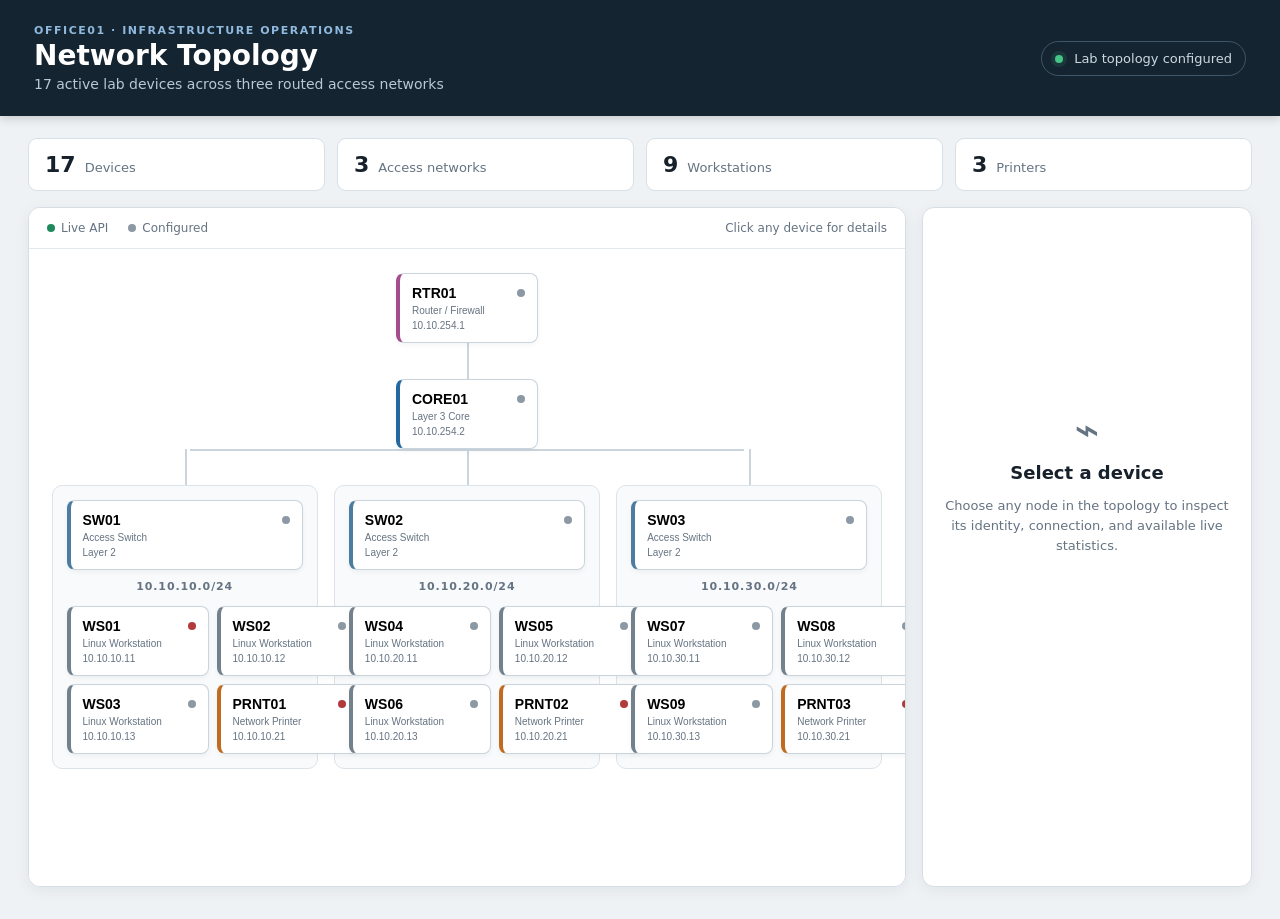
==== frontend/index.html @ 11b7d001 "Complete Phase 3 endpoint simulation" ====
<!doctype html>
<html lang="en">
<head>
  <meta charset="utf-8">
  <meta name="viewport" content="width=device-width, initial-scale=1">
  <title>NetOps Lab · Network Topology</title>
  <link rel="stylesheet" href="styles.css">
</head>
<body>
  <header class="topbar">
    <div>
      <p class="eyebrow">OFFICE01 · INFRASTRUCTURE OPERATIONS</p>
      <h1>Network Topology</h1>
      <p class="subtitle">17 active lab devices across three routed access networks</p>
    </div>
    <div class="header-status"><span></span> Lab topology configured</div>
  </header>

  <main>
    <section class="summary" aria-label="Topology summary">
      <div><strong>17</strong><span>Devices</span></div>
      <div><strong>3</strong><span>Access networks</span></div>
      <div><strong>9</strong><span>Workstations</span></div>
      <div><strong>3</strong><span>Printers</span></div>
    </section>

    <div class="workspace">
      <section class="topology-panel">
        <div class="legend">
          <span><i class="dot live"></i>Live API</span>
          <span><i class="dot configured"></i>Configured</span>
          <span>Click any device for details</span>
        </div>
        <div id="topology" class="topology" aria-label="Office network topology"></div>
      </section>

      <aside id="inspector" class="inspector" aria-live="polite">
        <div class="empty-inspector">
          <div class="empty-icon">⌁</div>
          <h2>Select a device</h2>
          <p>Choose any node in the topology to inspect its identity, connection, and available live statistics.</p>
        </div>
      </aside>
    </div>
  </main>

  <div id="detailView" class="detail-view" aria-hidden="true">
    <button class="close-detail" type="button" onclick="closeDetails()" aria-label="Close details">×</button>
    <div id="detailContent" class="detail-content"></div>
  </div>

  <script src="app.js"></script>
</body>
</html>
---- frontend/styles.css ----
:root {
  --ink: #17212b;
  --muted: #657382;
  --line: #ccd5de;
  --panel: #ffffff;
  --canvas: #eef2f5;
  --blue: #2563a8;
  --green: #1e8a5b;
  --orange: #bf6b20;
  --red: #b33a3a;
}

* { box-sizing: border-box; }

body {
  margin: 0;
  min-width: 1100px;
  background: var(--canvas);
  color: var(--ink);
  font-family: Inter, ui-sans-serif, system-ui, -apple-system, BlinkMacSystemFont, "Segoe UI", sans-serif;
}

.topbar {
  display: flex;
  justify-content: space-between;
  align-items: center;
  padding: 24px 34px;
  background: #152431;
  color: white;
  box-shadow: 0 2px 10px rgba(0, 0, 0, .18);
}

h1 { margin: 2px 0 4px; font-size: 28px; }
.eyebrow { margin: 0; color: #8fb9dd; font-size: 11px; font-weight: 800; letter-spacing: .14em; }
.subtitle { margin: 0; color: #b9c8d4; font-size: 14px; }
.header-status { padding: 9px 13px; border: 1px solid #3f5668; border-radius: 20px; color: #cbd9e3; font-size: 13px; }
.header-status span { display: inline-block; width: 8px; height: 8px; margin-right: 7px; border-radius: 50%; background: #46c486; box-shadow: 0 0 0 4px rgba(70, 196, 134, .12); }

main { padding: 22px 28px 32px; }
.summary { display: grid; grid-template-columns: repeat(4, 1fr); gap: 12px; margin-bottom: 16px; }
.summary div { display: flex; align-items: baseline; gap: 9px; padding: 13px 16px; border: 1px solid #d8e0e7; border-radius: 9px; background: white; }
.summary strong { font-size: 22px; }
.summary span { color: var(--muted); font-size: 13px; }

.workspace { display: grid; grid-template-columns: minmax(750px, 1fr) 330px; gap: 16px; min-height: 680px; }
.topology-panel, .inspector { border: 1px solid #d6dee5; border-radius: 12px; background: var(--panel); box-shadow: 0 4px 15px rgba(22, 39, 52, .06); }
.topology-panel { overflow: auto; }
.legend { display: flex; gap: 20px; padding: 13px 18px; border-bottom: 1px solid #e3e8ed; color: var(--muted); font-size: 12px; }
.legend span:last-child { margin-left: auto; }
.dot { display: inline-block; width: 8px; height: 8px; margin-right: 6px; border-radius: 50%; }
.dot.live { background: var(--green); }
.dot.configured { background: #8c99a4; }

.topology { min-width: 760px; padding: 24px 22px 34px; }
.tier { display: flex; justify-content: center; position: relative; }
.tier + .tier { margin-top: 36px; }
.tier + .tier::before { content: ""; position: absolute; top: -36px; left: 50%; height: 36px; border-left: 2px solid var(--line); }
.access-tier { align-items: flex-start; gap: 16px; }
.access-group { position: relative; width: calc(33.333% - 11px); padding: 14px; border: 1px solid #dce3e9; border-radius: 10px; background: #f8fafb; }
.access-group::before { content: ""; position: absolute; top: -37px; left: 50%; height: 36px; border-left: 2px solid var(--line); }
.access-tier::after { content: ""; position: absolute; top: -36px; left: 16.66%; right: 16.66%; border-top: 2px solid var(--line); }
.access-group h3 { margin: 10px 0 4px; color: var(--muted); font-size: 11px; letter-spacing: .08em; text-align: center; text-transform: uppercase; }
.endpoint-grid { display: grid; grid-template-columns: 1fr 1fr; gap: 8px; margin-top: 13px; }

.device { position: relative; z-index: 1; min-width: 142px; padding: 11px 12px; border: 1px solid #cad4dd; border-left: 4px solid #72808c; border-radius: 8px; background: white; box-shadow: 0 2px 5px rgba(25, 42, 56, .05); cursor: pointer; text-align: left; transition: .15s ease; }
.device:hover, .device.selected { border-color: #4d83b4; transform: translateY(-2px); box-shadow: 0 5px 12px rgba(34, 76, 111, .14); }
.device.router { border-left-color: #a34d8e; }
.device.core { border-left-color: #24689f; }
.device.switch { width: 100%; border-left-color: #4c7c9f; }
.device.workstation { border-left-color: #73818c; }
.device.printer { border-left-color: #bf6b20; }
.device-head { display: flex; justify-content: space-between; align-items: center; gap: 8px; }
.device-name { font-size: 14px; font-weight: 800; }
.device-kind, .device-ip { margin-top: 4px; color: var(--muted); font-size: 10px; }
.device-state { width: 8px; height: 8px; border-radius: 50%; background: #8c99a4; }
.device-state.online, .device-state.ready { background: var(--green); box-shadow: 0 0 0 3px rgba(30, 138, 91, .12); }
.device-state.offline, .device-state.unreachable { background: var(--red); }
.device-state.attention { background: var(--orange); }

.inspector { padding: 22px; }
.empty-inspector { margin-top: 175px; color: var(--muted); text-align: center; }
.empty-icon { font-size: 42px; }
.empty-inspector h2 { margin: 8px 0; color: var(--ink); font-size: 18px; }
.empty-inspector p { font-size: 13px; line-height: 1.55; }
.inspect-header { display: flex; justify-content: space-between; padding-bottom: 17px; border-bottom: 1px solid #e2e7eb; }
.inspect-header h2 { margin: 0 0 4px; }
.type-label { color: var(--muted); font-size: 12px; }
.status-pill { align-self: flex-start; padding: 5px 8px; border-radius: 12px; background: #e7f5ed; color: #176b46; font-size: 10px; font-weight: 800; text-transform: uppercase; }
.status-pill.configured { background: #edf0f2; color: #596873; }
.status-pill.offline, .status-pill.unreachable { background: #fbe8e8; color: #a22c2c; }
.status-pill.attention { background: #fff0dc; color: #99520e; }
.facts { margin: 10px 0 20px; }
.fact { display: flex; justify-content: space-between; gap: 15px; padding: 11px 0; border-bottom: 1px solid #edf0f2; font-size: 12px; }
.fact span { color: var(--muted); }
.fact strong { text-align: right; }
.live-note { padding: 11px; border-radius: 7px; background: #f2f6f9; color: var(--muted); font-size: 11px; line-height: 1.45; }
.buttons { display: grid; gap: 8px; margin-top: 18px; }
.button { display: block; padding: 10px 12px; border: 0; border-radius: 7px; background: var(--blue); color: white; cursor: pointer; font: inherit; font-size: 12px; font-weight: 700; text-align: center; text-decoration: none; }
.button.secondary { background: #e7edf2; color: #29465d; }

.detail-view { display: none; position: fixed; z-index: 20; inset: 0; padding: 50px; background: #edf1f4; overflow: auto; }
.detail-view.open { display: block; }
.close-detail { position: fixed; top: 20px; right: 28px; border: 0; background: transparent; color: var(--ink); cursor: pointer; font-size: 38px; }
.detail-content { max-width: 1050px; margin: 30px auto; padding: 36px; border-radius: 14px; background: white; box-shadow: 0 10px 35px rgba(0, 0, 0, .12); }
.detail-title { display: flex; justify-content: space-between; align-items: start; padding-bottom: 24px; border-bottom: 1px solid #dfe5ea; }
.detail-title h2 { margin: 0; font-size: 32px; }
.detail-grid { display: grid; grid-template-columns: repeat(3, 1fr); gap: 14px; margin-top: 24px; }
.detail-stat { min-height: 105px; padding: 18px; border: 1px solid #dce3e9; border-radius: 9px; background: #f8fafb; }
.detail-stat span { color: var(--muted); font-size: 11px; text-transform: uppercase; }
.detail-stat strong { display: block; margin-top: 12px; font-size: 17px; overflow-wrap: anywhere; }
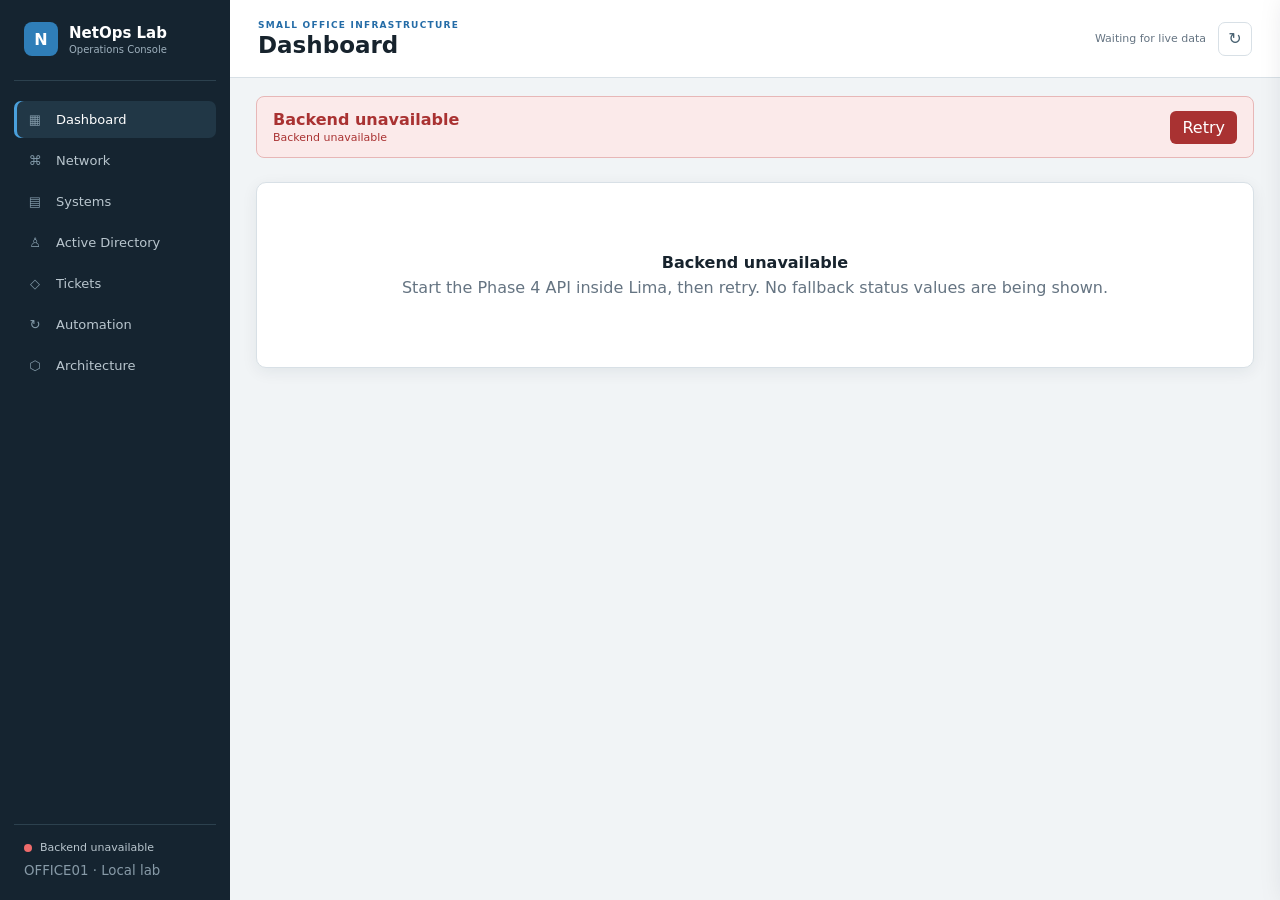
==== commit afdbec36: "Build interactive NetOps operations console" ====
--- a/frontend/index.html
+++ b/frontend/index.html
@@ -3,52 +3,61 @@
 <head>
   <meta charset="utf-8">
   <meta name="viewport" content="width=device-width, initial-scale=1">
-  <title>NetOps Lab · Network Topology</title>
-  <link rel="stylesheet" href="styles.css">
+  <meta name="description" content="Interactive operations console for the NetOps Lab small-office infrastructure.">
+  <title>NetOps Lab · Operations Console</title>
+  <link rel="stylesheet" href="styles.css?v=phase6-2">
 </head>
 <body>
-  <header class="topbar">
-    <div>
-      <p class="eyebrow">OFFICE01 · INFRASTRUCTURE OPERATIONS</p>
-      <h1>Network Topology</h1>
-      <p class="subtitle">17 active lab devices across three routed access networks</p>
+  <div class="app-shell">
+    <aside class="sidebar">
+      <div class="brand">
+        <span class="brand-mark" aria-hidden="true">N</span>
+        <div><strong>NetOps Lab</strong><small>Operations Console</small></div>
+      </div>
+      <nav aria-label="Primary navigation">
+        <button class="nav-item active" data-page="dashboard"><span aria-hidden="true">▦</span>Dashboard</button>
+        <button class="nav-item" data-page="network"><span aria-hidden="true">⌘</span>Network</button>
+        <button class="nav-item" data-page="systems"><span aria-hidden="true">▤</span>Systems</button>
+        <button class="nav-item" data-page="active-directory"><span aria-hidden="true">♙</span>Active Directory</button>
+        <button class="nav-item" data-page="tickets"><span aria-hidden="true">◇</span>Tickets</button>
+        <button class="nav-item" data-page="automation"><span aria-hidden="true">↻</span>Automation</button>
+        <button class="nav-item" data-page="architecture"><span aria-hidden="true">⬡</span>Architecture</button>
+      </nav>
+      <div class="sidebar-footer">
+        <div id="backendIndicator" class="backend-indicator checking"><i></i><span>Checking backend</span></div>
+        <small>OFFICE01 · Local lab</small>
+      </div>
+    </aside>
+
+    <div class="main-column">
+      <header class="topbar">
+        <button id="menuButton" class="menu-button" type="button" aria-label="Toggle navigation">☰</button>
+        <div><p class="eyebrow">SMALL OFFICE INFRASTRUCTURE</p><h1 id="pageTitle">Dashboard</h1></div>
+        <div class="topbar-actions">
+          <span id="lastUpdated" class="last-updated">Waiting for live data</span>
+          <button id="refreshButton" class="icon-button" type="button" aria-label="Refresh data">↻</button>
+        </div>
+      </header>
+
+      <div id="backendBanner" class="backend-banner" role="alert" hidden>
+        <div><strong>Backend unavailable</strong><span id="backendMessage">Live lab data could not be loaded.</span></div>
+        <button id="retryButton" type="button">Retry</button>
+      </div>
+
+      <main id="pageContent" tabindex="-1"></main>
     </div>
-    <div class="header-status"><span></span> Lab topology configured</div>
-  </header>
-
-  <main>
-    <section class="summary" aria-label="Topology summary">
-      <div><strong>17</strong><span>Devices</span></div>
-      <div><strong>3</strong><span>Access networks</span></div>
-      <div><strong>9</strong><span>Workstations</span></div>
-      <div><strong>3</strong><span>Printers</span></div>
-    </section>
-
-    <div class="workspace">
-      <section class="topology-panel">
-        <div class="legend">
-          <span><i class="dot live"></i>Live API</span>
-          <span><i class="dot configured"></i>Configured</span>
-          <span>Click any device for details</span>
-        </div>
-        <div id="topology" class="topology" aria-label="Office network topology"></div>
-      </section>
-
-      <aside id="inspector" class="inspector" aria-live="polite">
-        <div class="empty-inspector">
-          <div class="empty-icon">⌁</div>
-          <h2>Select a device</h2>
-          <p>Choose any node in the topology to inspect its identity, connection, and available live statistics.</p>
-        </div>
-      </aside>
-    </div>
-  </main>
-
-  <div id="detailView" class="detail-view" aria-hidden="true">
-    <button class="close-detail" type="button" onclick="closeDetails()" aria-label="Close details">×</button>
-    <div id="detailContent" class="detail-content"></div>
   </div>
 
-  <script src="app.js"></script>
+  <div id="drawerBackdrop" class="drawer-backdrop" hidden></div>
+  <aside id="deviceDrawer" class="device-drawer" aria-hidden="true" aria-label="Device details">
+    <div class="drawer-toolbar">
+      <span>Device details</span>
+      <button id="closeDrawer" type="button" aria-label="Close device details">×</button>
+    </div>
+    <div id="drawerContent"></div>
+  </aside>
+
+  <div id="toastRegion" class="toast-region" aria-live="polite"></div>
+  <script type="module" src="app.js?v=phase6-2"></script>
 </body>
 </html>
--- a/frontend/styles.css
+++ b/frontend/styles.css
@@ -1,110 +1,217 @@
 :root {
-  --ink: #17212b;
-  --muted: #657382;
-  --line: #ccd5de;
-  --panel: #ffffff;
-  --canvas: #eef2f5;
-  --blue: #2563a8;
-  --green: #1e8a5b;
-  --orange: #bf6b20;
-  --red: #b33a3a;
+  --nav: #152430;
+  --nav-soft: #213746;
+  --ink: #17232d;
+  --muted: #657482;
+  --line: #d8e0e6;
+  --canvas: #f1f4f6;
+  --panel: #fff;
+  --blue: #246ca7;
+  --blue-soft: #e9f2f9;
+  --green: #19744d;
+  --green-soft: #e8f5ed;
+  --amber: #a65c13;
+  --amber-soft: #fff1dd;
+  --red: #a93232;
+  --red-soft: #fbeaea;
+  --shadow: 0 4px 16px rgba(19, 38, 52, .07);
 }
 
 * { box-sizing: border-box; }
-
-body {
-  margin: 0;
-  min-width: 1100px;
-  background: var(--canvas);
-  color: var(--ink);
-  font-family: Inter, ui-sans-serif, system-ui, -apple-system, BlinkMacSystemFont, "Segoe UI", sans-serif;
+body { margin: 0; background: var(--canvas); color: var(--ink); font-family: Inter, ui-sans-serif, system-ui, -apple-system, BlinkMacSystemFont, "Segoe UI", sans-serif; }
+button, input, select { font: inherit; }
+button { cursor: pointer; }
+.app-shell { display: grid; grid-template-columns: 230px 1fr; min-height: 100vh; }
+.sidebar { position: sticky; top: 0; display: flex; flex-direction: column; height: 100vh; padding: 22px 14px; background: var(--nav); color: #fff; }
+.brand { display: flex; align-items: center; gap: 11px; padding: 0 10px 24px; border-bottom: 1px solid #2c414e; }
+.brand-mark { display: grid; width: 34px; height: 34px; place-items: center; border-radius: 8px; background: #2f7eb8; font-weight: 900; }
+.brand strong, .brand small { display: block; }
+.brand strong { font-size: 15px; }
+.brand small { margin-top: 2px; color: #9eb0bd; font-size: 10px; }
+nav { display: grid; gap: 4px; padding-top: 20px; }
+.nav-item { display: flex; align-items: center; gap: 12px; padding: 11px 12px; border: 0; border-radius: 7px; background: transparent; color: #b9c6ce; text-align: left; font-size: 13px; }
+.nav-item span { width: 18px; color: #8299a8; text-align: center; }
+.nav-item:hover, .nav-item.active { background: var(--nav-soft); color: #fff; }
+.nav-item.active { box-shadow: inset 3px 0 #4aa0dc; }
+.sidebar-footer { display: grid; gap: 9px; margin-top: auto; padding: 16px 10px 0; border-top: 1px solid #2c414e; color: #879aa7; }
+.backend-indicator { display: flex; align-items: center; gap: 8px; color: #b9c6ce; font-size: 11px; }
+.backend-indicator i { width: 8px; height: 8px; border-radius: 50%; background: #8a9aa4; }
+.backend-indicator.online i { background: #4dc88a; box-shadow: 0 0 0 3px rgba(77, 200, 138, .14); }
+.backend-indicator.offline i { background: #ee6b6b; }
+.main-column { min-width: 0; }
+.topbar { display: flex; align-items: center; gap: 14px; height: 78px; padding: 0 28px; border-bottom: 1px solid var(--line); background: #fff; }
+.topbar h1 { margin: 2px 0 0; font-size: 23px; }
+.eyebrow { margin: 0; color: var(--blue); font-size: 9px; font-weight: 800; letter-spacing: .14em; }
+.topbar-actions { display: flex; align-items: center; gap: 12px; margin-left: auto; }
+.last-updated { color: var(--muted); font-size: 11px; }
+.icon-button, .menu-button { width: 34px; height: 34px; border: 1px solid var(--line); border-radius: 7px; background: #fff; color: #486171; }
+.menu-button { display: none; }
+.backend-banner { display: flex; justify-content: space-between; align-items: center; gap: 18px; margin: 18px 26px 0; padding: 13px 16px; border: 1px solid #e7b7b7; border-radius: 8px; background: var(--red-soft); color: var(--red); }
+.backend-banner[hidden] { display: none; }
+.backend-banner strong, .backend-banner span { display: block; }
+.backend-banner span { margin-top: 2px; font-size: 11px; }
+.backend-banner button { padding: 7px 12px; border: 0; border-radius: 6px; background: var(--red); color: #fff; }
+#pageContent { padding: 24px 26px 40px; outline: none; }
+.page-intro { display: flex; justify-content: space-between; align-items: end; gap: 20px; margin-bottom: 18px; }
+.page-intro h2 { margin: 0 0 4px; font-size: 19px; }
+.page-intro p { margin: 0; color: var(--muted); font-size: 12px; }
+.panel { border: 1px solid var(--line); border-radius: 10px; background: var(--panel); box-shadow: var(--shadow); }
+.panel-header { display: flex; justify-content: space-between; align-items: center; padding: 15px 17px; border-bottom: 1px solid #e7ecef; }
+.panel-header h3 { margin: 0; font-size: 14px; }
+.panel-header p { margin: 3px 0 0; color: var(--muted); font-size: 10px; }
+.metric-grid { display: grid; grid-template-columns: repeat(6, minmax(0, 1fr)); gap: 11px; margin-bottom: 17px; }
+.metric { padding: 16px; border: 1px solid var(--line); border-radius: 9px; background: #fff; box-shadow: var(--shadow); }
+.metric-label { color: var(--muted); font-size: 10px; font-weight: 700; text-transform: uppercase; }
+.metric-value { margin-top: 8px; font-size: 25px; font-weight: 750; }
+.metric-note { margin-top: 4px; color: var(--muted); font-size: 10px; }
+.metric.good .metric-value { color: var(--green); }
+.metric.bad .metric-value { color: var(--red); }
+.metric.warn .metric-value { color: var(--amber); }
+.metric.interactive { cursor: pointer; color: inherit; font: inherit; text-align: left; }
+.metric.interactive:hover { border-color: var(--amber); box-shadow: 0 5px 14px rgba(151, 91, 19, .15); }
+.dashboard-grid { display: grid; grid-template-columns: 1.2fr .8fr; gap: 16px; }
+.health-list, .event-list { padding: 5px 17px 12px; }
+.health-row, .event-row { display: grid; grid-template-columns: 1fr auto; gap: 12px; padding: 12px 0; border-bottom: 1px solid #edf0f2; font-size: 12px; }
+.health-row:last-child, .event-row:last-child { border: 0; }
+.event-row { grid-template-columns: 9px 1fr auto; }
+.event-row i { width: 8px; height: 8px; margin-top: 5px; border-radius: 50%; background: var(--blue); }
+.event-row i.error { background: var(--red); }
+.event-row i.success { background: var(--green); }
+.event-row strong { display: block; }
+.event-row small, .health-row span { color: var(--muted); }
+.status-badge { display: inline-flex; align-items: center; gap: 6px; width: max-content; padding: 4px 7px; border-radius: 12px; background: #edf1f3; color: #53636f; font-size: 9px; font-weight: 800; text-transform: uppercase; }
+.status-badge::before { content: ""; width: 6px; height: 6px; border-radius: 50%; background: currentColor; }
+.status-badge.online, .status-badge.ready, .status-badge.available, .status-badge.healthy { background: var(--green-soft); color: var(--green); }
+.status-badge.offline, .status-badge.unavailable, .status-badge.unreachable { background: var(--red-soft); color: var(--red); }
+.status-badge.attention, .status-badge.warning, .status-badge.notice, .status-badge.low, .status-badge.very-low, .status-badge.impacted { background: var(--amber-soft); color: var(--amber); }
+.loading-state, .empty-state { padding: 70px 20px; color: var(--muted); text-align: center; }
+.loading-state strong, .empty-state strong { display: block; margin-bottom: 6px; color: var(--ink); }
+
+.network-layout { display: grid; grid-template-columns: minmax(680px, 1fr) 285px; gap: 16px; }
+.topology-panel { overflow: auto; }
+.topology-legend { display: flex; gap: 15px; padding: 11px 17px; border-bottom: 1px solid #e7ecef; color: var(--muted); font-size: 10px; }
+.topology { min-width: 670px; padding: 21px 18px 30px; }
+.topology-tier { display: flex; justify-content: center; position: relative; }
+.topology-tier + .topology-tier { margin-top: 31px; }
+.topology-tier + .topology-tier::before { content: ""; position: absolute; top: -31px; left: 50%; height: 31px; border-left: 2px solid #cbd6dd; }
+.access-tier { align-items: flex-start; gap: 12px; }
+.access-tier::after { content: ""; position: absolute; top: -31px; left: 16.67%; right: 16.67%; border-top: 2px solid #cbd6dd; }
+.access-group { position: relative; width: calc(33.333% - 8px); padding: 11px; border: 1px solid #dbe3e8; border-radius: 9px; background: #f8fafb; }
+.access-group::before { content: ""; position: absolute; top: -32px; left: 50%; height: 31px; border-left: 2px solid #cbd6dd; }
+.network-label { margin: 8px 0; color: var(--muted); font-size: 9px; font-weight: 750; letter-spacing: .07em; text-align: center; text-transform: uppercase; }
+.endpoint-grid { display: grid; grid-template-columns: 1fr 1fr; gap: 7px; }
+.device-card { position: relative; z-index: 1; min-width: 125px; padding: 9px 10px; border: 1px solid #cad5dc; border-left: 4px solid #7a8994; border-radius: 7px; background: #fff; color: var(--ink); box-shadow: 0 2px 5px rgba(26, 48, 63, .05); text-align: left; }
+.device-card:hover, .device-card.selected { border-color: #4383b4; box-shadow: 0 4px 10px rgba(32, 78, 113, .13); }
+.device-card.router { border-left-color: #965085; }
+.device-card.core { border-left-color: #216b9e; }
+.device-card.switch { width: 100%; border-left-color: #447897; }
+.device-card.printer { border-left-color: var(--amber); }
+.device-card-head { display: flex; justify-content: space-between; align-items: center; }
+.device-card strong { font-size: 12px; }
+.device-card small { display: block; margin-top: 3px; color: var(--muted); font-size: 8px; }
+.state-dot { display: inline-flex; align-items: center; gap: 4px; color: var(--muted); font-size: 7px; font-style: normal; text-transform: uppercase; }
+.state-dot::before { content: ""; width: 6px; height: 6px; border-radius: 50%; background: currentColor; }
+.state-dot.online, .state-dot.ready { color: var(--green); }
+.state-dot.offline, .state-dot.unavailable { color: var(--red); }
+.state-dot.attention { color: var(--amber); }
+.state-dot.impacted { color: var(--amber); }
+.diagnostic-panel { padding: 16px; }
+.diagnostic-panel h3 { margin: 0 0 4px; font-size: 14px; }
+.diagnostic-panel > p { margin: 0 0 15px; color: var(--muted); font-size: 10px; line-height: 1.5; }
+.field { display: grid; gap: 5px; margin-bottom: 10px; }
+.field label { color: #53636f; font-size: 10px; font-weight: 700; }
+.field select, .field input { width: 100%; padding: 8px 9px; border: 1px solid #cfd8de; border-radius: 6px; background: #fff; color: var(--ink); font-size: 11px; }
+.action-button { padding: 8px 11px; border: 0; border-radius: 6px; background: var(--blue); color: #fff; font-size: 10px; font-weight: 750; }
+.action-button.secondary { background: #e8eef2; color: #294a60; }
+.action-button.danger { background: var(--red); }
+.action-button.warning { background: var(--amber); }
+.action-button:disabled { cursor: not-allowed; opacity: .5; }
+.diagnostic-result { margin-top: 12px; padding: 10px; border-radius: 6px; background: #f1f5f7; font-size: 10px; line-height: 1.45; }
+.diagnostic-result.success { background: var(--green-soft); color: var(--green); }
+.diagnostic-result.error { background: var(--red-soft); color: var(--red); }
+
+.system-section + .system-section { margin-top: 18px; }
+.table-wrap { overflow: auto; }
+table { width: 100%; border-collapse: collapse; font-size: 11px; }
+th, td { padding: 11px 14px; border-bottom: 1px solid #e8edef; text-align: left; white-space: nowrap; }
+th { color: var(--muted); background: #f8fafb; font-size: 9px; letter-spacing: .05em; text-transform: uppercase; }
+tbody tr { cursor: pointer; }
+tbody tr:hover { background: #f5f9fc; }
+.resource { display: flex; align-items: center; gap: 7px; }
+.resource-track { width: 65px; height: 5px; border-radius: 4px; background: #e4e9ec; overflow: hidden; }
+.resource-fill { height: 100%; border-radius: inherit; background: var(--green); }
+.resource-fill.warning { background: var(--amber); }
+.resource-fill.empty { background: var(--red); }
+
+.planned-page { display: grid; min-height: 560px; place-items: center; }
+.planned-card { max-width: 530px; padding: 42px; border: 1px solid var(--line); border-radius: 12px; background: #fff; box-shadow: var(--shadow); text-align: center; }
+.planned-icon { display: grid; width: 54px; height: 54px; margin: 0 auto 16px; place-items: center; border-radius: 12px; background: var(--blue-soft); color: var(--blue); font-size: 24px; }
+.planned-card h2 { margin: 0 0 8px; }
+.planned-card p { color: var(--muted); font-size: 12px; line-height: 1.65; }
+.planned-label { display: inline-block; margin-top: 12px; padding: 6px 10px; border-radius: 14px; background: #edf1f3; color: #5a6974; font-size: 9px; font-weight: 800; letter-spacing: .07em; text-transform: uppercase; }
+
+.architecture-flow { display: grid; grid-template-columns: repeat(5, 1fr); gap: 22px; align-items: stretch; padding: 24px; }
+.architecture-node { position: relative; padding: 18px 13px; border: 1px solid #d3dde3; border-radius: 8px; background: #f9fbfc; text-align: center; }
+.architecture-node:not(:last-child)::after { content: "→"; position: absolute; top: 42%; right: -18px; color: #8b9aa5; }
+.architecture-node strong { display: block; font-size: 12px; }
+.architecture-node span { display: block; margin-top: 6px; color: var(--muted); font-size: 9px; line-height: 1.4; }
+.principles { display: grid; grid-template-columns: repeat(3, 1fr); gap: 12px; padding: 17px; }
+.principle { padding: 14px; border: 1px solid #e0e6ea; border-radius: 7px; }
+.principle strong { display: block; font-size: 11px; }
+.principle span { display: block; margin-top: 5px; color: var(--muted); font-size: 9px; line-height: 1.45; }
+
+.drawer-backdrop { position: fixed; z-index: 19; inset: 0; background: rgba(14, 27, 36, .25); }
+.device-drawer { position: fixed; z-index: 20; top: 0; right: 0; width: min(440px, 100vw); height: 100vh; padding-bottom: 28px; background: #fff; box-shadow: -10px 0 30px rgba(13, 29, 39, .18); overflow: auto; transform: translateX(105%); transition: transform .18s ease; }
+.device-drawer.open { transform: translateX(0); }
+.drawer-toolbar { position: sticky; z-index: 2; top: 0; display: flex; justify-content: space-between; align-items: center; padding: 13px 20px; border-bottom: 1px solid var(--line); background: #fff; color: var(--muted); font-size: 10px; font-weight: 800; letter-spacing: .07em; text-transform: uppercase; }
+.drawer-toolbar button { border: 0; background: transparent; color: #50616d; font-size: 25px; }
+.drawer-header { padding: 22px 22px 18px; border-bottom: 1px solid #e6ebee; }
+.drawer-header-row { display: flex; justify-content: space-between; gap: 15px; }
+.drawer-header h2 { margin: 0 0 4px; font-size: 24px; }
+.drawer-header p { margin: 0; color: var(--muted); font-size: 11px; }
+.drawer-section { padding: 18px 22px 0; }
+.drawer-section h3 { margin: 0 0 10px; font-size: 12px; }
+.facts { border-top: 1px solid #edf0f2; }
+.fact { display: flex; justify-content: space-between; gap: 16px; padding: 9px 0; border-bottom: 1px solid #edf0f2; font-size: 10px; }
+.fact span { color: var(--muted); }
+.fact strong { text-align: right; overflow-wrap: anywhere; }
+.job-list { max-height: 180px; overflow: auto; }
+.job { display: grid; grid-template-columns: auto 1fr auto; gap: 8px; padding: 9px 0; border-bottom: 1px solid #edf0f2; font-size: 10px; }
+.job span { color: var(--muted); }
+.action-grid { display: grid; grid-template-columns: 1fr 1fr; gap: 7px; }
+.event-box { padding: 10px; border-radius: 6px; background: #f0f5f8; color: #38576c; font-size: 10px; line-height: 1.5; }
+.event-box.warning { margin-top: 10px; background: var(--amber-soft); color: #75420e; }
+.active-fault { display: grid; gap: 4px; padding: 12px; border-left: 4px solid var(--red); border-radius: 6px; background: var(--red-soft); color: var(--red); font-size: 11px; }
+.active-fault.dependency { border-color: var(--amber); background: var(--amber-soft); color: #75420e; }
+.impact-list { display: grid; }
+.impact-row { display: grid; grid-template-columns: 105px 1fr auto; align-items: center; gap: 10px; padding: 12px 0; border: 0; border-bottom: 1px solid #edf0f2; background: transparent; color: var(--ink); text-align: left; }
+.impact-row:last-child { border-bottom: 0; }
+.impact-row small { display: block; margin-top: 3px; color: var(--muted); }
+.impact-row > span:nth-child(2) { color: #75420e; font-size: 10px; }
+.impact-row b { color: var(--blue); font-size: 10px; }
+.action-feedback { margin-top: 10px; font-size: 10px; }
+.technical-details { margin-top: 8px; color: var(--muted); font-size: 9px; }
+.technical-details pre { white-space: pre-wrap; overflow-wrap: anywhere; }
+.toast-region { position: fixed; z-index: 30; right: 18px; bottom: 18px; display: grid; gap: 8px; }
+.toast { max-width: 330px; padding: 11px 14px; border-radius: 7px; background: #193040; color: #fff; box-shadow: var(--shadow); font-size: 11px; }
+.toast.error { background: var(--red); }
+
+@media (max-width: 1050px) {
+  .metric-grid { grid-template-columns: repeat(3, 1fr); }
+  .network-layout, .dashboard-grid { grid-template-columns: 1fr; }
+  .diagnostic-panel { display: grid; grid-template-columns: 1fr 1fr; gap: 10px; }
+  .diagnostic-panel h3, .diagnostic-panel > p, .diagnostic-result { grid-column: 1 / -1; }
 }
 
-.topbar {
-  display: flex;
-  justify-content: space-between;
-  align-items: center;
-  padding: 24px 34px;
-  background: #152431;
-  color: white;
-  box-shadow: 0 2px 10px rgba(0, 0, 0, .18);
+@media (max-width: 760px) {
+  .app-shell { grid-template-columns: 1fr; }
+  .sidebar { position: fixed; z-index: 25; width: 230px; transform: translateX(-105%); transition: transform .18s ease; }
+  .sidebar.open { transform: translateX(0); }
+  .menu-button { display: inline-block; }
+  .topbar { padding: 0 15px; }
+  .last-updated { display: none; }
+  #pageContent { padding: 18px 14px 30px; }
+  .metric-grid { grid-template-columns: repeat(2, 1fr); }
+  .architecture-flow, .principles { grid-template-columns: 1fr; }
+  .architecture-node:not(:last-child)::after { content: "↓"; top: auto; right: 49%; bottom: -20px; }
 }
-
-h1 { margin: 2px 0 4px; font-size: 28px; }
-.eyebrow { margin: 0; color: #8fb9dd; font-size: 11px; font-weight: 800; letter-spacing: .14em; }
-.subtitle { margin: 0; color: #b9c8d4; font-size: 14px; }
-.header-status { padding: 9px 13px; border: 1px solid #3f5668; border-radius: 20px; color: #cbd9e3; font-size: 13px; }
-.header-status span { display: inline-block; width: 8px; height: 8px; margin-right: 7px; border-radius: 50%; background: #46c486; box-shadow: 0 0 0 4px rgba(70, 196, 134, .12); }
-
-main { padding: 22px 28px 32px; }
-.summary { display: grid; grid-template-columns: repeat(4, 1fr); gap: 12px; margin-bottom: 16px; }
-.summary div { display: flex; align-items: baseline; gap: 9px; padding: 13px 16px; border: 1px solid #d8e0e7; border-radius: 9px; background: white; }
-.summary strong { font-size: 22px; }
-.summary span { color: var(--muted); font-size: 13px; }
-
-.workspace { display: grid; grid-template-columns: minmax(750px, 1fr) 330px; gap: 16px; min-height: 680px; }
-.topology-panel, .inspector { border: 1px solid #d6dee5; border-radius: 12px; background: var(--panel); box-shadow: 0 4px 15px rgba(22, 39, 52, .06); }
-.topology-panel { overflow: auto; }
-.legend { display: flex; gap: 20px; padding: 13px 18px; border-bottom: 1px solid #e3e8ed; color: var(--muted); font-size: 12px; }
-.legend span:last-child { margin-left: auto; }
-.dot { display: inline-block; width: 8px; height: 8px; margin-right: 6px; border-radius: 50%; }
-.dot.live { background: var(--green); }
-.dot.configured { background: #8c99a4; }
-
-.topology { min-width: 760px; padding: 24px 22px 34px; }
-.tier { display: flex; justify-content: center; position: relative; }
-.tier + .tier { margin-top: 36px; }
-.tier + .tier::before { content: ""; position: absolute; top: -36px; left: 50%; height: 36px; border-left: 2px solid var(--line); }
-.access-tier { align-items: flex-start; gap: 16px; }
-.access-group { position: relative; width: calc(33.333% - 11px); padding: 14px; border: 1px solid #dce3e9; border-radius: 10px; background: #f8fafb; }
-.access-group::before { content: ""; position: absolute; top: -37px; left: 50%; height: 36px; border-left: 2px solid var(--line); }
-.access-tier::after { content: ""; position: absolute; top: -36px; left: 16.66%; right: 16.66%; border-top: 2px solid var(--line); }
-.access-group h3 { margin: 10px 0 4px; color: var(--muted); font-size: 11px; letter-spacing: .08em; text-align: center; text-transform: uppercase; }
-.endpoint-grid { display: grid; grid-template-columns: 1fr 1fr; gap: 8px; margin-top: 13px; }
-
-.device { position: relative; z-index: 1; min-width: 142px; padding: 11px 12px; border: 1px solid #cad4dd; border-left: 4px solid #72808c; border-radius: 8px; background: white; box-shadow: 0 2px 5px rgba(25, 42, 56, .05); cursor: pointer; text-align: left; transition: .15s ease; }
-.device:hover, .device.selected { border-color: #4d83b4; transform: translateY(-2px); box-shadow: 0 5px 12px rgba(34, 76, 111, .14); }
-.device.router { border-left-color: #a34d8e; }
-.device.core { border-left-color: #24689f; }
-.device.switch { width: 100%; border-left-color: #4c7c9f; }
-.device.workstation { border-left-color: #73818c; }
-.device.printer { border-left-color: #bf6b20; }
-.device-head { display: flex; justify-content: space-between; align-items: center; gap: 8px; }
-.device-name { font-size: 14px; font-weight: 800; }
-.device-kind, .device-ip { margin-top: 4px; color: var(--muted); font-size: 10px; }
-.device-state { width: 8px; height: 8px; border-radius: 50%; background: #8c99a4; }
-.device-state.online, .device-state.ready { background: var(--green); box-shadow: 0 0 0 3px rgba(30, 138, 91, .12); }
-.device-state.offline, .device-state.unreachable { background: var(--red); }
-.device-state.attention { background: var(--orange); }
-
-.inspector { padding: 22px; }
-.empty-inspector { margin-top: 175px; color: var(--muted); text-align: center; }
-.empty-icon { font-size: 42px; }
-.empty-inspector h2 { margin: 8px 0; color: var(--ink); font-size: 18px; }
-.empty-inspector p { font-size: 13px; line-height: 1.55; }
-.inspect-header { display: flex; justify-content: space-between; padding-bottom: 17px; border-bottom: 1px solid #e2e7eb; }
-.inspect-header h2 { margin: 0 0 4px; }
-.type-label { color: var(--muted); font-size: 12px; }
-.status-pill { align-self: flex-start; padding: 5px 8px; border-radius: 12px; background: #e7f5ed; color: #176b46; font-size: 10px; font-weight: 800; text-transform: uppercase; }
-.status-pill.configured { background: #edf0f2; color: #596873; }
-.status-pill.offline, .status-pill.unreachable { background: #fbe8e8; color: #a22c2c; }
-.status-pill.attention { background: #fff0dc; color: #99520e; }
-.facts { margin: 10px 0 20px; }
-.fact { display: flex; justify-content: space-between; gap: 15px; padding: 11px 0; border-bottom: 1px solid #edf0f2; font-size: 12px; }
-.fact span { color: var(--muted); }
-.fact strong { text-align: right; }
-.live-note { padding: 11px; border-radius: 7px; background: #f2f6f9; color: var(--muted); font-size: 11px; line-height: 1.45; }
-.buttons { display: grid; gap: 8px; margin-top: 18px; }
-.button { display: block; padding: 10px 12px; border: 0; border-radius: 7px; background: var(--blue); color: white; cursor: pointer; font: inherit; font-size: 12px; font-weight: 700; text-align: center; text-decoration: none; }
-.button.secondary { background: #e7edf2; color: #29465d; }
-
-.detail-view { display: none; position: fixed; z-index: 20; inset: 0; padding: 50px; background: #edf1f4; overflow: auto; }
-.detail-view.open { display: block; }
-.close-detail { position: fixed; top: 20px; right: 28px; border: 0; background: transparent; color: var(--ink); cursor: pointer; font-size: 38px; }
-.detail-content { max-width: 1050px; margin: 30px auto; padding: 36px; border-radius: 14px; background: white; box-shadow: 0 10px 35px rgba(0, 0, 0, .12); }
-.detail-title { display: flex; justify-content: space-between; align-items: start; padding-bottom: 24px; border-bottom: 1px solid #dfe5ea; }
-.detail-title h2 { margin: 0; font-size: 32px; }
-.detail-grid { display: grid; grid-template-columns: repeat(3, 1fr); gap: 14px; margin-top: 24px; }
-.detail-stat { min-height: 105px; padding: 18px; border: 1px solid #dce3e9; border-radius: 9px; background: #f8fafb; }
-.detail-stat span { color: var(--muted); font-size: 11px; text-transform: uppercase; }
-.detail-stat strong { display: block; margin-top: 12px; font-size: 17px; overflow-wrap: anywhere; }
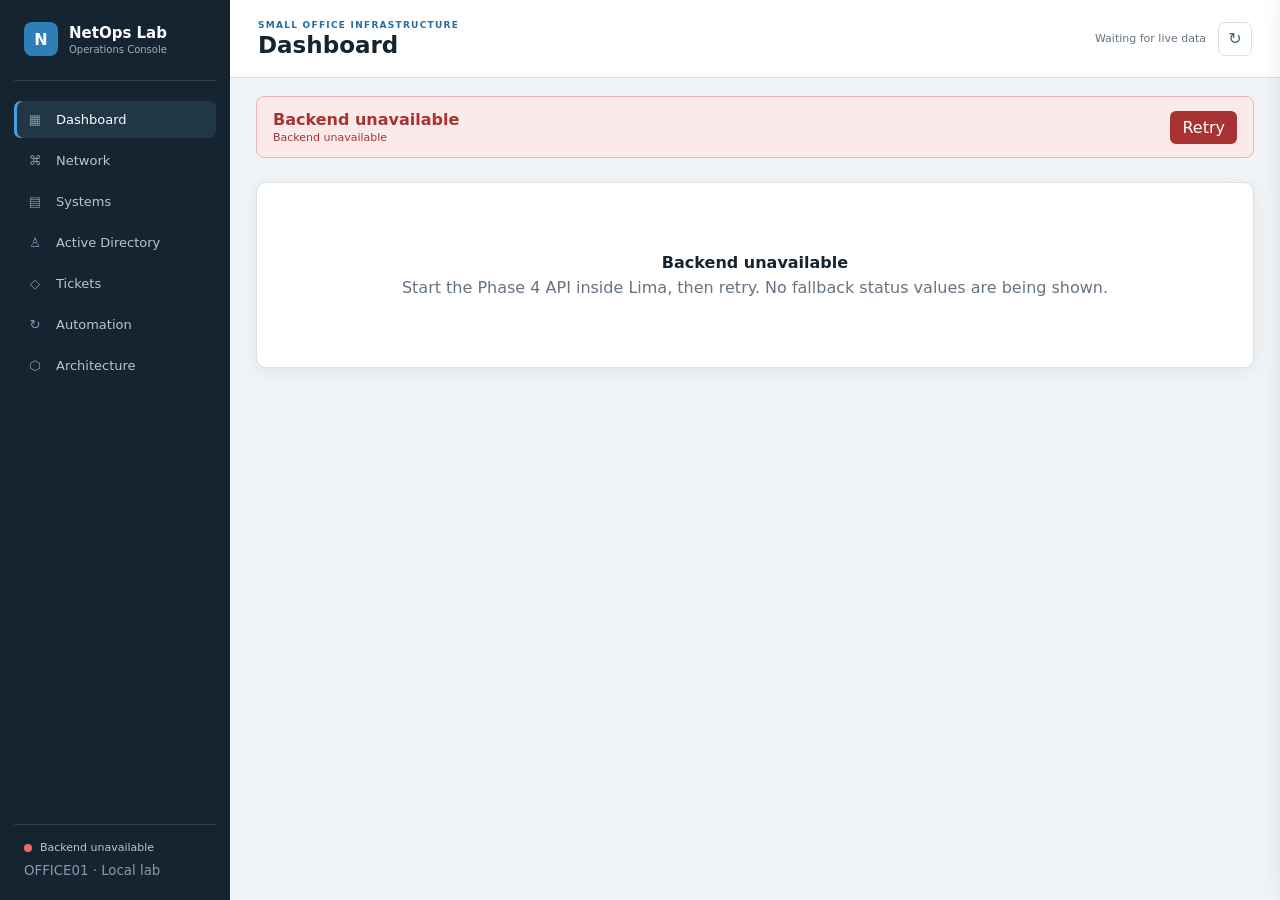
==== commit 49541ad2: "Expand lab with directory and file services" ====
--- a/frontend/index.html
+++ b/frontend/index.html
@@ -5,7 +5,7 @@
   <meta name="viewport" content="width=device-width, initial-scale=1">
   <meta name="description" content="Interactive operations console for the NetOps Lab small-office infrastructure.">
   <title>NetOps Lab · Operations Console</title>
-  <link rel="stylesheet" href="styles.css?v=phase6-2">
+    <link rel="stylesheet" href="styles.css?v=phase9-9">
 </head>
 <body>
   <div class="app-shell">
@@ -58,6 +58,6 @@
   </aside>
 
   <div id="toastRegion" class="toast-region" aria-live="polite"></div>
-  <script type="module" src="app.js?v=phase6-2"></script>
+    <script type="module" src="app.js?v=phase9-9"></script>
 </body>
 </html>
--- a/frontend/styles.css
+++ b/frontend/styles.css
@@ -59,7 +59,7 @@
 .panel-header { display: flex; justify-content: space-between; align-items: center; padding: 15px 17px; border-bottom: 1px solid #e7ecef; }
 .panel-header h3 { margin: 0; font-size: 14px; }
 .panel-header p { margin: 3px 0 0; color: var(--muted); font-size: 10px; }
-.metric-grid { display: grid; grid-template-columns: repeat(6, minmax(0, 1fr)); gap: 11px; margin-bottom: 17px; }
+.metric-grid { display: grid; grid-template-columns: repeat(7, minmax(0, 1fr)); gap: 11px; margin-bottom: 17px; }
 .metric { padding: 16px; border: 1px solid var(--line); border-radius: 9px; background: #fff; box-shadow: var(--shadow); }
 .metric-label { color: var(--muted); font-size: 10px; font-weight: 700; text-transform: uppercase; }
 .metric-value { margin-top: 8px; font-size: 25px; font-weight: 750; }
@@ -69,11 +69,29 @@
 .metric.warn .metric-value { color: var(--amber); }
 .metric.interactive { cursor: pointer; color: inherit; font: inherit; text-align: left; }
 .metric.interactive:hover { border-color: var(--amber); box-shadow: 0 5px 14px rgba(151, 91, 19, .15); }
+.account-health-summary { display: flex; width: 100%; align-items: center; justify-content: space-between; gap: 14px; margin-bottom: 16px; padding: 11px 14px; border: 1px solid var(--line); border-left: 4px solid #93a3ad; border-radius: 8px; background: #fff; box-shadow: 0 3px 10px rgba(19, 38, 52, .04); color: inherit; text-align: left; }
+.account-health-summary:hover, .account-health-summary:focus-visible { border-color: #92a6b3; box-shadow: 0 4px 13px rgba(19, 38, 52, .09); }
+.account-health-summary > div { display: flex; align-items: center; gap: 10px; }
+.account-health-summary strong, .account-health-summary small { display: block; }
+.account-health-summary strong { font-size: 11px; }
+.account-health-summary small { margin-top: 2px; color: var(--muted); font-size: 9px; }
+.account-health-icon { display: grid; width: 22px; height: 22px; flex: 0 0 auto; place-items: center; border-radius: 50%; background: #e5ebee; color: #61727e; font-size: 11px; font-weight: 900; }
+.account-health-summary.healthy { border-left-color: var(--green); }
+.account-health-summary.healthy .account-health-icon { background: var(--green-soft); color: var(--green); }
+.account-health-summary.attention { border-color: #e8c98e; border-left-color: var(--amber); background: #fffaf2; }
+.account-health-summary.attention .account-health-icon { background: #f2ce86; color: #67400e; }
+.account-health-summary.attention .status-badge { background: var(--amber-soft); color: var(--amber); }
+.account-health-summary.unavailable { border-left-color: var(--red); }
+.account-health-summary.unavailable .account-health-icon { background: var(--red-soft); color: var(--red); }
+.account-health-summary.unavailable .status-badge { background: var(--red-soft); color: var(--red); }
 .dashboard-grid { display: grid; grid-template-columns: 1.2fr .8fr; gap: 16px; }
 .health-list, .event-list { padding: 5px 17px 12px; }
 .health-row, .event-row { display: grid; grid-template-columns: 1fr auto; gap: 12px; padding: 12px 0; border-bottom: 1px solid #edf0f2; font-size: 12px; }
 .health-row:last-child, .event-row:last-child { border: 0; }
 .event-row { grid-template-columns: 9px 1fr auto; }
+.event-button { width: 100%; border: 0; background: transparent; color: inherit; text-align: left; }
+.event-button:hover { background: #f7f9fa; }
+.recent-event-list { max-height: 390px; overflow-y: auto; overscroll-behavior: contain; scrollbar-gutter: stable; }
 .event-row i { width: 8px; height: 8px; margin-top: 5px; border-radius: 50%; background: var(--blue); }
 .event-row i.error { background: var(--red); }
 .event-row i.success { background: var(--green); }
@@ -82,13 +100,16 @@
 .status-badge { display: inline-flex; align-items: center; gap: 6px; width: max-content; padding: 4px 7px; border-radius: 12px; background: #edf1f3; color: #53636f; font-size: 9px; font-weight: 800; text-transform: uppercase; }
 .status-badge::before { content: ""; width: 6px; height: 6px; border-radius: 50%; background: currentColor; }
 .status-badge.online, .status-badge.ready, .status-badge.available, .status-badge.healthy { background: var(--green-soft); color: var(--green); }
+.status-badge.enabled { background: var(--green-soft); color: var(--green); }
 .status-badge.offline, .status-badge.unavailable, .status-badge.unreachable { background: var(--red-soft); color: var(--red); }
+.status-badge.disabled, .status-badge.locked, .status-badge.password-expired { background: var(--red-soft); color: var(--red); }
 .status-badge.attention, .status-badge.warning, .status-badge.notice, .status-badge.low, .status-badge.very-low, .status-badge.impacted { background: var(--amber-soft); color: var(--amber); }
 .loading-state, .empty-state { padding: 70px 20px; color: var(--muted); text-align: center; }
 .loading-state strong, .empty-state strong { display: block; margin-bottom: 6px; color: var(--ink); }
+.loading-state.compact { padding: 35px 18px; }
 
 .network-layout { display: grid; grid-template-columns: minmax(680px, 1fr) 285px; gap: 16px; }
-.topology-panel { overflow: auto; }
+.topology-panel { overflow: auto; overscroll-behavior: contain; }
 .topology-legend { display: flex; gap: 15px; padding: 11px 17px; border-bottom: 1px solid #e7ecef; color: var(--muted); font-size: 10px; }
 .topology { min-width: 670px; padding: 21px 18px 30px; }
 .topology-tier { display: flex; justify-content: center; position: relative; }
@@ -99,6 +120,8 @@
 .access-group { position: relative; width: calc(33.333% - 8px); padding: 11px; border: 1px solid #dbe3e8; border-radius: 9px; background: #f8fafb; }
 .access-group::before { content: ""; position: absolute; top: -32px; left: 50%; height: 31px; border-left: 2px solid #cbd6dd; }
 .network-label { margin: 8px 0; color: var(--muted); font-size: 9px; font-weight: 750; letter-spacing: .07em; text-align: center; text-transform: uppercase; }
+.network-label strong, .network-label span { display: block; }
+.network-label span { margin-top: 3px; font-size: 8px; font-weight: 600; letter-spacing: .03em; }
 .endpoint-grid { display: grid; grid-template-columns: 1fr 1fr; gap: 7px; }
 .device-card { position: relative; z-index: 1; min-width: 125px; padding: 9px 10px; border: 1px solid #cad5dc; border-left: 4px solid #7a8994; border-radius: 7px; background: #fff; color: var(--ink); box-shadow: 0 2px 5px rgba(26, 48, 63, .05); text-align: left; }
 .device-card:hover, .device-card.selected { border-color: #4383b4; box-shadow: 0 4px 10px rgba(32, 78, 113, .13); }
@@ -106,6 +129,18 @@
 .device-card.core { border-left-color: #216b9e; }
 .device-card.switch { width: 100%; border-left-color: #447897; }
 .device-card.printer { border-left-color: var(--amber); }
+.device-card.domain_controller { border-left-color: #7456a4; }
+.services-tier { margin-bottom: 10px; }
+.service-grid { display: grid; grid-template-columns: repeat(2, minmax(150px, 1fr)); gap: 8px; }
+.share-list { display: grid; gap: 7px; margin-top: 10px; }
+.share-row { display: flex; align-items: center; justify-content: space-between; gap: 10px; padding: 9px; border: 1px solid var(--line); border-radius: 6px; }
+.share-row span, .share-row small { display: block; }
+.share-row small { margin-top: 3px; color: var(--muted); font-size: 8px; }
+.share-actions { display: grid; justify-items: end; gap: 7px; }
+.access-member-list { display: grid; gap: 7px; max-height: 240px; overflow-y: auto; overscroll-behavior: contain; }
+.access-member { display: grid; grid-template-columns: 1fr auto; align-items: center; gap: 9px; padding: 9px; border: 1px solid var(--line); border-radius: 6px; }
+.access-member small { display: block; margin-top: 2px; color: var(--muted); font-size: 8px; }
+.status-badge.read-only { background: var(--amber-soft); color: var(--amber); }
 .device-card-head { display: flex; justify-content: space-between; align-items: center; }
 .device-card strong { font-size: 12px; }
 .device-card small { display: block; margin-top: 3px; color: var(--muted); font-size: 8px; }
@@ -118,6 +153,16 @@
 .diagnostic-panel { padding: 16px; }
 .diagnostic-panel h3 { margin: 0 0 4px; font-size: 14px; }
 .diagnostic-panel > p { margin: 0 0 15px; color: var(--muted); font-size: 10px; line-height: 1.5; }
+.diagnostic-help { margin: -2px 0 10px; padding: 8px 9px; border-left: 3px solid #8ea7b6; background: #f4f7f9; color: var(--muted); font-size: 9px; line-height: 1.45; }
+.terminal-result { margin-top: 12px; overflow: hidden; border: 1px solid #263842; border-radius: 7px; background: #101a20; box-shadow: inset 0 1px rgba(255, 255, 255, .04); color: #d7e4e9; }
+.terminal-result header { display: flex; align-items: center; gap: 5px; padding: 7px 9px; border-bottom: 1px solid #293941; background: #1b2930; }
+.terminal-result header span { width: 7px; height: 7px; border-radius: 50%; background: #ef6b63; }
+.terminal-result header span:nth-child(2) { background: #e7b84d; }
+.terminal-result header span:nth-child(3) { background: #5fbd78; }
+.terminal-result header strong { margin-left: 4px; color: #9fb1ba; font-size: 8px; font-weight: 600; letter-spacing: .04em; text-transform: uppercase; }
+.terminal-result pre { max-height: 260px; margin: 0; padding: 12px; overflow: auto; overscroll-behavior: contain; color: inherit; font: 9px/1.55 ui-monospace, SFMono-Regular, Menlo, Monaco, Consolas, monospace; white-space: pre-wrap; overflow-wrap: anywhere; }
+.terminal-result.success pre { color: #b9efc8; }
+.terminal-result.error pre { color: #ffc0bb; }
 .field { display: grid; gap: 5px; margin-bottom: 10px; }
 .field label { color: #53636f; font-size: 10px; font-weight: 700; }
 .field select, .field input { width: 100%; padding: 8px 9px; border: 1px solid #cfd8de; border-radius: 6px; background: #fff; color: var(--ink); font-size: 11px; }
@@ -129,9 +174,67 @@
 .diagnostic-result { margin-top: 12px; padding: 10px; border-radius: 6px; background: #f1f5f7; font-size: 10px; line-height: 1.45; }
 .diagnostic-result.success { background: var(--green-soft); color: var(--green); }
 .diagnostic-result.error { background: var(--red-soft); color: var(--red); }
+.diagnostic-result pre { max-height: 170px; overflow: auto; overscroll-behavior: contain; white-space: pre-wrap; overflow-wrap: anywhere; }
 
 .system-section + .system-section { margin-top: 18px; }
-.table-wrap { overflow: auto; }
+.system-table-scroll { overflow-y: auto; overscroll-behavior: contain; scrollbar-gutter: stable; }
+.system-table-scroll.workstation-list { max-height: 251px; }
+.system-table-scroll.laptop-list { max-height: 165px; }
+.system-table-scroll.printer-list { max-height: 122px; }
+.system-table-scroll thead { position: sticky; z-index: 1; top: 0; }
+.directory-table-scroll { max-height: 380px; overflow-y: auto; overscroll-behavior: contain; scrollbar-gutter: stable; }
+.directory-table-scroll thead { position: sticky; z-index: 1; top: 0; }
+.directory-list-scroll { max-height: 380px; overflow-y: auto; overscroll-behavior: contain; scrollbar-gutter: stable; }
+.page-actions { display: flex; justify-content: flex-end; margin: -42px 0 14px; }
+.draft-review { display: grid; gap: 7px; margin-top: 12px; padding: 12px; border: 1px solid #e4c27e; border-radius: 7px; background: var(--amber-soft); font-size: 10px; }
+.draft-review span { color: var(--muted); }
+.directory-summary { display: grid; grid-template-columns: 1.35fr repeat(3, 1fr); gap: 10px; margin-bottom: 12px; }
+.directory-summary article { display: grid; gap: 5px; min-height: 82px; padding: 14px 16px; border: 1px solid var(--line); border-radius: 9px; background: #fff; box-shadow: 0 4px 12px rgba(20, 42, 56, .04); }
+.directory-summary article > span { color: var(--muted); font-size: 9px; font-weight: 700; text-transform: uppercase; letter-spacing: .05em; }
+.directory-summary article > strong { font-size: 18px; }
+.directory-summary article > small { color: var(--muted); font-size: 9px; }
+.directory-summary .status-badge { margin-left: 4px; vertical-align: middle; }
+.directory-tabbar { display: flex; align-items: center; gap: 10px; margin-bottom: 10px; }
+.directory-tabs { display: flex; flex: 0 1 auto; gap: 5px; margin: 0; padding: 4px; overflow-x: auto; overscroll-behavior: contain; border: 1px solid var(--line); border-radius: 9px; background: #e9eef1; }
+.directory-tabs button { flex: 0 0 auto; }
+.directory-tabs button { display: flex; align-items: center; gap: 8px; padding: 9px 13px; border: 0; border-radius: 6px; background: transparent; color: #53636f; font-size: 10px; font-weight: 700; }
+.directory-tabs button:hover { color: var(--ink); background: rgba(255, 255, 255, .55); }
+.directory-tabs button.active { background: #fff; color: var(--blue); box-shadow: 0 1px 4px rgba(20, 42, 56, .12); }
+.directory-tabs button small { display: grid; min-width: 18px; height: 18px; place-items: center; border-radius: 9px; background: #dce5ea; color: #61727e; font-size: 8px; }
+.directory-tabs button.active small { background: var(--blue-soft); color: var(--blue); }
+.account-attention-tab { display: flex; flex: 0 0 auto; align-items: center; gap: 7px; margin-left: auto; padding: 9px 12px; border: 1px solid var(--line); border-radius: 8px; background: #f5f7f8; color: #64747f; font-size: 10px; font-weight: 750; }
+.account-attention-tab .attention-icon { display: grid; width: 17px; height: 17px; place-items: center; border-radius: 50%; background: #dfe6ea; font-size: 10px; font-weight: 900; }
+.account-attention-tab small { display: grid; min-width: 18px; height: 18px; place-items: center; border-radius: 9px; background: #dfe6ea; font-size: 8px; }
+.account-attention-tab.has-attention { border-color: #dfb45e; background: var(--amber-soft); color: #79480e; }
+.account-attention-tab.has-attention .attention-icon, .account-attention-tab.has-attention small { background: #e8bd67; color: #523006; }
+.account-attention-tab.active { box-shadow: 0 0 0 2px rgba(31, 111, 164, .18); }
+.account-attention-tab:hover, .account-attention-tab:focus-visible { border-color: #92a6b3; }
+.directory-content { min-width: 0; min-height: 420px; }
+.group-list { padding: 6px 17px 14px; }
+.group-row { display: grid; width: 100%; grid-template-columns: 1fr auto; align-items: center; gap: 9px; padding: 12px 3px; border: 0; border-bottom: 1px solid #edf0f2; background: transparent; color: var(--ink); text-align: left; }
+.group-row:hover, .group-row:focus-visible { background: #f5f9fc; }
+.group-row:last-child { border-bottom: 0; }
+.group-row strong { font-size: 11px; }
+.group-row span, .group-row small { color: var(--muted); font-size: 9px; }
+.group-row span strong, .group-row span small { display: block; }
+.group-row span strong { color: var(--ink); font-size: 11px; }
+.group-row span small { margin-top: 3px; }
+.disabled-account { color: var(--muted); background: #fafafa; }
+.account-divider th { background: #eef2f5; color: #53636f; }
+.directory-members { display: grid; gap: 7px; }
+.directory-member { display: flex; width: 100%; align-items: center; justify-content: space-between; gap: 12px; padding: 10px; border: 1px solid var(--line); border-radius: 6px; background: #fff; color: var(--ink); text-align: left; }
+.directory-member span, .directory-member small { display: block; }
+.directory-member small { margin-top: 3px; color: var(--muted); }
+.directory-member:hover { background: #f5f9fc; }
+.section-note { margin: -3px 0 10px; color: var(--muted); font-size: 9px; }
+.user-share-access-list { display: grid; gap: 7px; }
+.user-share-access { display: grid; grid-template-columns: minmax(0, 1fr) auto; align-items: center; gap: 10px; padding: 10px; border: 1px solid var(--line); border-left: 3px solid #a4b2bb; border-radius: 7px; background: #fff; }
+.user-share-access.granted { border-left-color: var(--green); }
+.user-share-access > div:first-child strong, .user-share-access > div:first-child small { display: block; }
+.user-share-access > div:first-child small { margin-top: 3px; color: var(--muted); font-size: 9px; }
+.user-share-controls { display: flex; flex-wrap: wrap; justify-content: flex-end; gap: 5px; }
+.user-share-controls .action-button { padding: 6px 8px; font-size: 8px; }
+.table-wrap { overflow: auto; overscroll-behavior: contain; }
 table { width: 100%; border-collapse: collapse; font-size: 11px; }
 th, td { padding: 11px 14px; border-bottom: 1px solid #e8edef; text-align: left; white-space: nowrap; }
 th { color: var(--muted); background: #f8fafb; font-size: 9px; letter-spacing: .05em; text-transform: uppercase; }
@@ -161,11 +264,12 @@
 .principle span { display: block; margin-top: 5px; color: var(--muted); font-size: 9px; line-height: 1.45; }
 
 .drawer-backdrop { position: fixed; z-index: 19; inset: 0; background: rgba(14, 27, 36, .25); }
-.device-drawer { position: fixed; z-index: 20; top: 0; right: 0; width: min(440px, 100vw); height: 100vh; padding-bottom: 28px; background: #fff; box-shadow: -10px 0 30px rgba(13, 29, 39, .18); overflow: auto; transform: translateX(105%); transition: transform .18s ease; }
+.device-drawer { position: fixed; z-index: 20; top: 0; right: 0; width: min(440px, 100vw); height: 100vh; padding-bottom: 28px; background: #fff; box-shadow: -10px 0 30px rgba(13, 29, 39, .18); overflow: auto; overscroll-behavior: contain; transform: translateX(105%); transition: transform .18s ease; }
 .device-drawer.open { transform: translateX(0); }
 .drawer-toolbar { position: sticky; z-index: 2; top: 0; display: flex; justify-content: space-between; align-items: center; padding: 13px 20px; border-bottom: 1px solid var(--line); background: #fff; color: var(--muted); font-size: 10px; font-weight: 800; letter-spacing: .07em; text-transform: uppercase; }
 .drawer-toolbar button { border: 0; background: transparent; color: #50616d; font-size: 25px; }
 .drawer-header { padding: 22px 22px 18px; border-bottom: 1px solid #e6ebee; }
+.drawer-back { margin: 14px 22px 0; padding: 7px 0; border: 0; background: transparent; color: var(--blue); font-size: 10px; font-weight: 750; }
 .drawer-header-row { display: flex; justify-content: space-between; gap: 15px; }
 .drawer-header h2 { margin: 0 0 4px; font-size: 24px; }
 .drawer-header p { margin: 0; color: var(--muted); font-size: 11px; }
@@ -175,7 +279,7 @@
 .fact { display: flex; justify-content: space-between; gap: 16px; padding: 9px 0; border-bottom: 1px solid #edf0f2; font-size: 10px; }
 .fact span { color: var(--muted); }
 .fact strong { text-align: right; overflow-wrap: anywhere; }
-.job-list { max-height: 180px; overflow: auto; }
+.job-list { max-height: 180px; overflow: auto; overscroll-behavior: contain; }
 .job { display: grid; grid-template-columns: auto 1fr auto; gap: 8px; padding: 9px 0; border-bottom: 1px solid #edf0f2; font-size: 10px; }
 .job span { color: var(--muted); }
 .action-grid { display: grid; grid-template-columns: 1fr 1fr; gap: 7px; }
@@ -191,7 +295,7 @@
 .impact-row b { color: var(--blue); font-size: 10px; }
 .action-feedback { margin-top: 10px; font-size: 10px; }
 .technical-details { margin-top: 8px; color: var(--muted); font-size: 9px; }
-.technical-details pre { white-space: pre-wrap; overflow-wrap: anywhere; }
+.technical-details pre { overscroll-behavior: contain; white-space: pre-wrap; overflow-wrap: anywhere; }
 .toast-region { position: fixed; z-index: 30; right: 18px; bottom: 18px; display: grid; gap: 8px; }
 .toast { max-width: 330px; padding: 11px 14px; border-radius: 7px; background: #193040; color: #fff; box-shadow: var(--shadow); font-size: 11px; }
 .toast.error { background: var(--red); }
@@ -199,8 +303,12 @@
 @media (max-width: 1050px) {
   .metric-grid { grid-template-columns: repeat(3, 1fr); }
   .network-layout, .dashboard-grid { grid-template-columns: 1fr; }
+  .directory-summary { grid-template-columns: repeat(2, 1fr); }
   .diagnostic-panel { display: grid; grid-template-columns: 1fr 1fr; gap: 10px; }
   .diagnostic-panel h3, .diagnostic-panel > p, .diagnostic-result { grid-column: 1 / -1; }
+  .directory-tabbar { flex-wrap: wrap; }
+  .directory-tabs { flex: 1 1 100%; }
+  .account-attention-tab { margin-left: auto; }
 }
 
 @media (max-width: 760px) {
@@ -212,6 +320,8 @@
   .last-updated { display: none; }
   #pageContent { padding: 18px 14px 30px; }
   .metric-grid { grid-template-columns: repeat(2, 1fr); }
+  .user-share-access { grid-template-columns: 1fr; }
+  .user-share-controls { justify-content: flex-start; }
   .architecture-flow, .principles { grid-template-columns: 1fr; }
   .architecture-node:not(:last-child)::after { content: "↓"; top: auto; right: 49%; bottom: -20px; }
 }
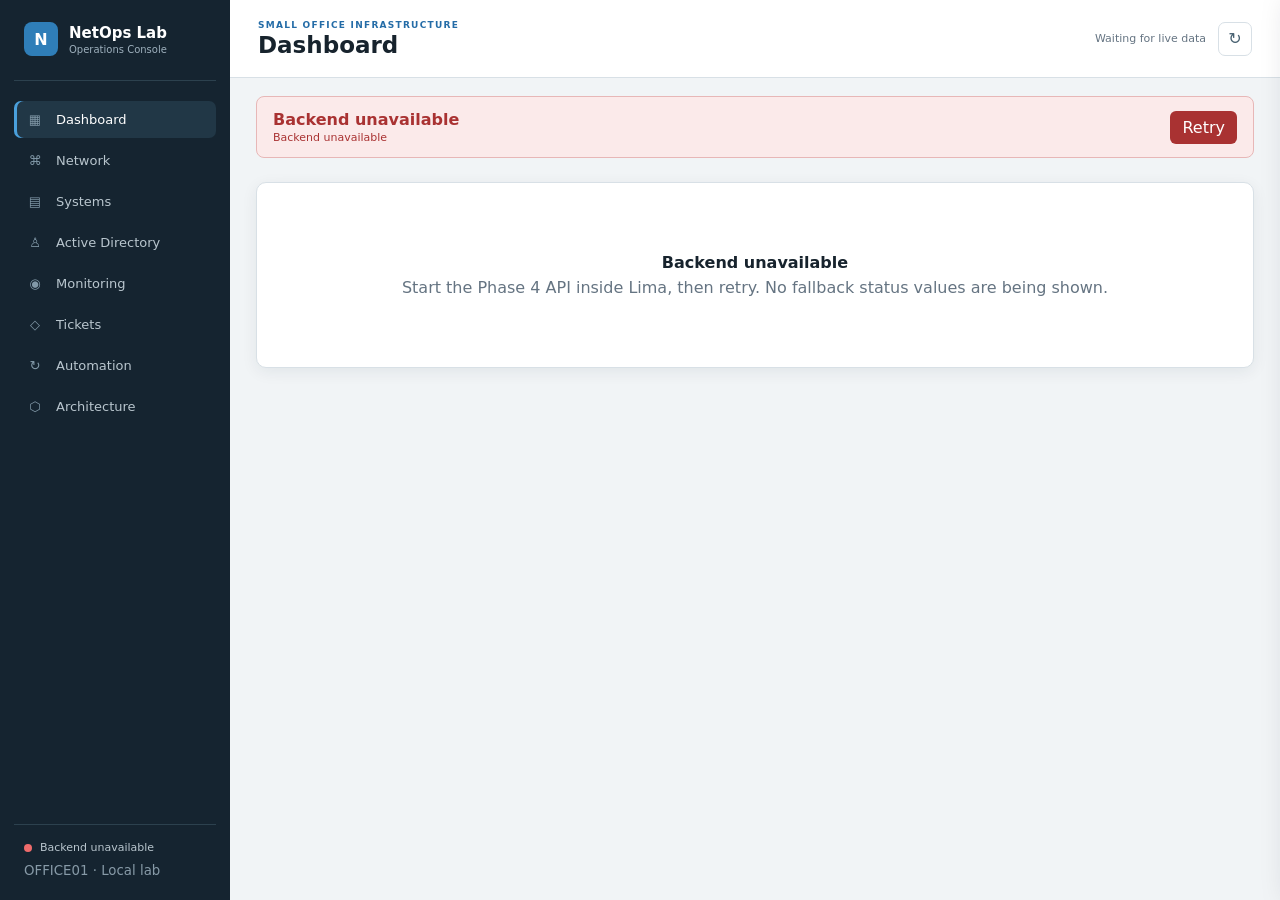
==== commit eef4ad9c: "Add monitoring and recovery workflows" ====
--- a/frontend/index.html
+++ b/frontend/index.html
@@ -5,7 +5,7 @@
   <meta name="viewport" content="width=device-width, initial-scale=1">
   <meta name="description" content="Interactive operations console for the NetOps Lab small-office infrastructure.">
   <title>NetOps Lab · Operations Console</title>
-    <link rel="stylesheet" href="styles.css?v=phase9-9">
+    <link rel="stylesheet" href="styles.css?v=device-status-lists">
 </head>
 <body>
   <div class="app-shell">
@@ -19,6 +19,7 @@
         <button class="nav-item" data-page="network"><span aria-hidden="true">⌘</span>Network</button>
         <button class="nav-item" data-page="systems"><span aria-hidden="true">▤</span>Systems</button>
         <button class="nav-item" data-page="active-directory"><span aria-hidden="true">♙</span>Active Directory</button>
+        <button class="nav-item" data-page="monitoring"><span aria-hidden="true">◉</span>Monitoring</button>
         <button class="nav-item" data-page="tickets"><span aria-hidden="true">◇</span>Tickets</button>
         <button class="nav-item" data-page="automation"><span aria-hidden="true">↻</span>Automation</button>
         <button class="nav-item" data-page="architecture"><span aria-hidden="true">⬡</span>Architecture</button>
@@ -58,6 +59,6 @@
   </aside>
 
   <div id="toastRegion" class="toast-region" aria-live="polite"></div>
-    <script type="module" src="app.js?v=phase9-9"></script>
+    <script type="module" src="app.js?v=device-status-lists"></script>
 </body>
 </html>
--- a/frontend/styles.css
+++ b/frontend/styles.css
@@ -69,21 +69,11 @@
 .metric.warn .metric-value { color: var(--amber); }
 .metric.interactive { cursor: pointer; color: inherit; font: inherit; text-align: left; }
 .metric.interactive:hover { border-color: var(--amber); box-shadow: 0 5px 14px rgba(151, 91, 19, .15); }
-.account-health-summary { display: flex; width: 100%; align-items: center; justify-content: space-between; gap: 14px; margin-bottom: 16px; padding: 11px 14px; border: 1px solid var(--line); border-left: 4px solid #93a3ad; border-radius: 8px; background: #fff; box-shadow: 0 3px 10px rgba(19, 38, 52, .04); color: inherit; text-align: left; }
-.account-health-summary:hover, .account-health-summary:focus-visible { border-color: #92a6b3; box-shadow: 0 4px 13px rgba(19, 38, 52, .09); }
-.account-health-summary > div { display: flex; align-items: center; gap: 10px; }
-.account-health-summary strong, .account-health-summary small { display: block; }
-.account-health-summary strong { font-size: 11px; }
-.account-health-summary small { margin-top: 2px; color: var(--muted); font-size: 9px; }
-.account-health-icon { display: grid; width: 22px; height: 22px; flex: 0 0 auto; place-items: center; border-radius: 50%; background: #e5ebee; color: #61727e; font-size: 11px; font-weight: 900; }
-.account-health-summary.healthy { border-left-color: var(--green); }
-.account-health-summary.healthy .account-health-icon { background: var(--green-soft); color: var(--green); }
-.account-health-summary.attention { border-color: #e8c98e; border-left-color: var(--amber); background: #fffaf2; }
-.account-health-summary.attention .account-health-icon { background: #f2ce86; color: #67400e; }
-.account-health-summary.attention .status-badge { background: var(--amber-soft); color: var(--amber); }
-.account-health-summary.unavailable { border-left-color: var(--red); }
-.account-health-summary.unavailable .account-health-icon { background: var(--red-soft); color: var(--red); }
-.account-health-summary.unavailable .status-badge { background: var(--red-soft); color: var(--red); }
+.operational-alert-summary { display: flex; width: 100%; align-items: center; justify-content: space-between; gap: 14px; margin-bottom: 16px; padding: 11px 14px; border: 1px solid #e7b7b7; border-left: 4px solid var(--red); border-radius: 8px; background: #fff7f7; color: inherit; text-align: left; }
+.operational-alert-summary strong, .operational-alert-summary small { display: block; }
+.operational-alert-summary strong { font-size: 11px; }
+.operational-alert-summary small { margin-top: 2px; color: var(--muted); font-size: 9px; }
+.operational-alert-summary:hover { box-shadow: var(--shadow); }
 .dashboard-grid { display: grid; grid-template-columns: 1.2fr .8fr; gap: 16px; }
 .health-list, .event-list { padding: 5px 17px 12px; }
 .health-row, .event-row { display: grid; grid-template-columns: 1fr auto; gap: 12px; padding: 12px 0; border-bottom: 1px solid #edf0f2; font-size: 12px; }
@@ -104,6 +94,12 @@
 .status-badge.offline, .status-badge.unavailable, .status-badge.unreachable { background: var(--red-soft); color: var(--red); }
 .status-badge.disabled, .status-badge.locked, .status-badge.password-expired { background: var(--red-soft); color: var(--red); }
 .status-badge.attention, .status-badge.warning, .status-badge.notice, .status-badge.low, .status-badge.very-low, .status-badge.impacted { background: var(--amber-soft); color: var(--amber); }
+.status-badge.critical, .status-badge.active { background: var(--red-soft); color: var(--red); }
+.status-badge.resolved { background: var(--green-soft); color: var(--green); }
+.monitoring-summary { display: grid; grid-template-columns: repeat(5, minmax(0, 1fr)); gap: 11px; margin-bottom: 16px; }
+.monitoring-table { max-height: 510px; overflow: auto; overscroll-behavior: contain; }
+.monitoring-table tbody tr[data-alert-device], .monitoring-table tbody tr[data-alert-user] { cursor: pointer; }
+.monitoring-table tbody tr[data-alert-device]:hover, .monitoring-table tbody tr[data-alert-user]:hover { background: #f7f9fa; }
 .loading-state, .empty-state { padding: 70px 20px; color: var(--muted); text-align: center; }
 .loading-state strong, .empty-state strong { display: block; margin-bottom: 6px; color: var(--ink); }
 .loading-state.compact { padding: 35px 18px; }
@@ -137,6 +133,10 @@
 .share-row span, .share-row small { display: block; }
 .share-row small { margin-top: 3px; color: var(--muted); font-size: 8px; }
 .share-actions { display: grid; justify-items: end; gap: 7px; }
+.remediation-list { display: grid; gap: 8px; }
+.remediation-item { display: grid; grid-template-columns: minmax(0, 1fr) auto; align-items: center; gap: 12px; padding: 11px; border: 1px solid #e8c98e; border-left: 4px solid var(--amber); border-radius: 7px; background: #fffaf2; }
+.remediation-item strong, .remediation-item small { display: block; }
+.remediation-item small { margin-top: 3px; color: var(--muted); font-size: 9px; line-height: 1.4; }
 .access-member-list { display: grid; gap: 7px; max-height: 240px; overflow-y: auto; overscroll-behavior: contain; }
 .access-member { display: grid; grid-template-columns: 1fr auto; align-items: center; gap: 9px; padding: 9px; border: 1px solid var(--line); border-radius: 6px; }
 .access-member small { display: block; margin-top: 2px; color: var(--muted); font-size: 8px; }
@@ -175,6 +175,8 @@
 .diagnostic-result.success { background: var(--green-soft); color: var(--green); }
 .diagnostic-result.error { background: var(--red-soft); color: var(--red); }
 .diagnostic-result pre { max-height: 170px; overflow: auto; overscroll-behavior: contain; white-space: pre-wrap; overflow-wrap: anywhere; }
+.access-guidance { display: grid; gap: 6px; margin-top: 10px; padding-top: 9px; border-top: 1px solid currentColor; }
+.access-guidance .action-button { width: max-content; margin-top: 2px; }
 
 .system-section + .system-section { margin-top: 18px; }
 .system-table-scroll { overflow-y: auto; overscroll-behavior: contain; scrollbar-gutter: stable; }
@@ -202,13 +204,6 @@
 .directory-tabs button.active { background: #fff; color: var(--blue); box-shadow: 0 1px 4px rgba(20, 42, 56, .12); }
 .directory-tabs button small { display: grid; min-width: 18px; height: 18px; place-items: center; border-radius: 9px; background: #dce5ea; color: #61727e; font-size: 8px; }
 .directory-tabs button.active small { background: var(--blue-soft); color: var(--blue); }
-.account-attention-tab { display: flex; flex: 0 0 auto; align-items: center; gap: 7px; margin-left: auto; padding: 9px 12px; border: 1px solid var(--line); border-radius: 8px; background: #f5f7f8; color: #64747f; font-size: 10px; font-weight: 750; }
-.account-attention-tab .attention-icon { display: grid; width: 17px; height: 17px; place-items: center; border-radius: 50%; background: #dfe6ea; font-size: 10px; font-weight: 900; }
-.account-attention-tab small { display: grid; min-width: 18px; height: 18px; place-items: center; border-radius: 9px; background: #dfe6ea; font-size: 8px; }
-.account-attention-tab.has-attention { border-color: #dfb45e; background: var(--amber-soft); color: #79480e; }
-.account-attention-tab.has-attention .attention-icon, .account-attention-tab.has-attention small { background: #e8bd67; color: #523006; }
-.account-attention-tab.active { box-shadow: 0 0 0 2px rgba(31, 111, 164, .18); }
-.account-attention-tab:hover, .account-attention-tab:focus-visible { border-color: #92a6b3; }
 .directory-content { min-width: 0; min-height: 420px; }
 .group-list { padding: 6px 17px 14px; }
 .group-row { display: grid; width: 100%; grid-template-columns: 1fr auto; align-items: center; gap: 9px; padding: 12px 3px; border: 0; border-bottom: 1px solid #edf0f2; background: transparent; color: var(--ink); text-align: left; }
@@ -294,6 +289,12 @@
 .impact-row > span:nth-child(2) { color: #75420e; font-size: 10px; }
 .impact-row b { color: var(--blue); font-size: 10px; }
 .action-feedback { margin-top: 10px; font-size: 10px; }
+.directory-action-feedback { margin: 12px 22px 0; }
+.account-recovery { padding-top: 14px; }
+.account-state-clear { display: grid; gap: 3px; padding: 11px 12px; border-left: 4px solid var(--green); border-radius: 6px; background: var(--green-soft); color: var(--green); font-size: 10px; }
+.account-device-action { width: 100%; margin-top: 10px; }
+.account-administration { margin-top: 4px; padding-top: 16px; border-top: 1px solid #edf0f2; }
+.temporary-password-result pre { margin: 8px 0; padding: 9px; border-radius: 5px; background: #fff; color: var(--ink); font-size: 12px; user-select: all; }
 .technical-details { margin-top: 8px; color: var(--muted); font-size: 9px; }
 .technical-details pre { overscroll-behavior: contain; white-space: pre-wrap; overflow-wrap: anywhere; }
 .toast-region { position: fixed; z-index: 30; right: 18px; bottom: 18px; display: grid; gap: 8px; }
@@ -303,12 +304,12 @@
 @media (max-width: 1050px) {
   .metric-grid { grid-template-columns: repeat(3, 1fr); }
   .network-layout, .dashboard-grid { grid-template-columns: 1fr; }
+  .monitoring-summary { grid-template-columns: repeat(3, 1fr); }
   .directory-summary { grid-template-columns: repeat(2, 1fr); }
   .diagnostic-panel { display: grid; grid-template-columns: 1fr 1fr; gap: 10px; }
   .diagnostic-panel h3, .diagnostic-panel > p, .diagnostic-result { grid-column: 1 / -1; }
   .directory-tabbar { flex-wrap: wrap; }
   .directory-tabs { flex: 1 1 100%; }
-  .account-attention-tab { margin-left: auto; }
 }
 
 @media (max-width: 760px) {
@@ -320,6 +321,8 @@
   .last-updated { display: none; }
   #pageContent { padding: 18px 14px 30px; }
   .metric-grid { grid-template-columns: repeat(2, 1fr); }
+  .monitoring-summary { grid-template-columns: repeat(2, 1fr); }
+  .remediation-item { grid-template-columns: 1fr; }
   .user-share-access { grid-template-columns: 1fr; }
   .user-share-controls { justify-content: flex-start; }
   .architecture-flow, .principles { grid-template-columns: 1fr; }
